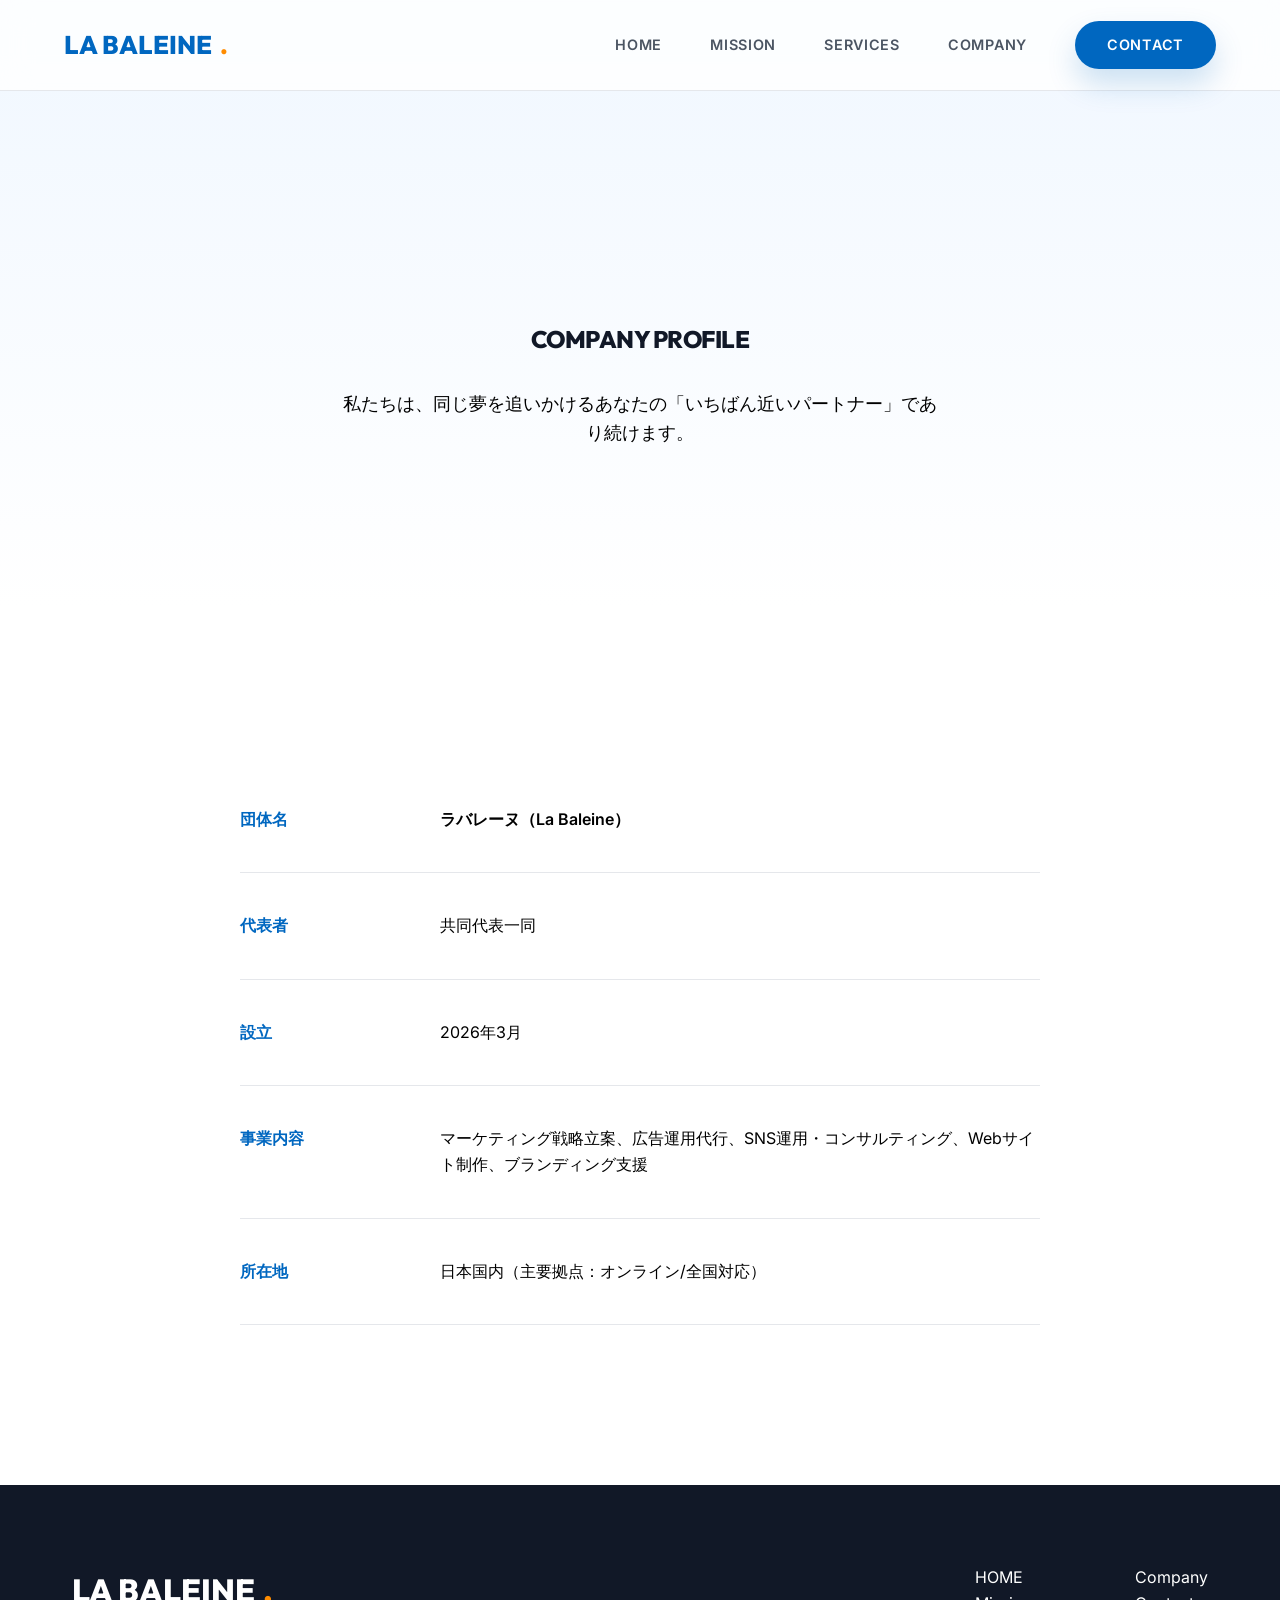
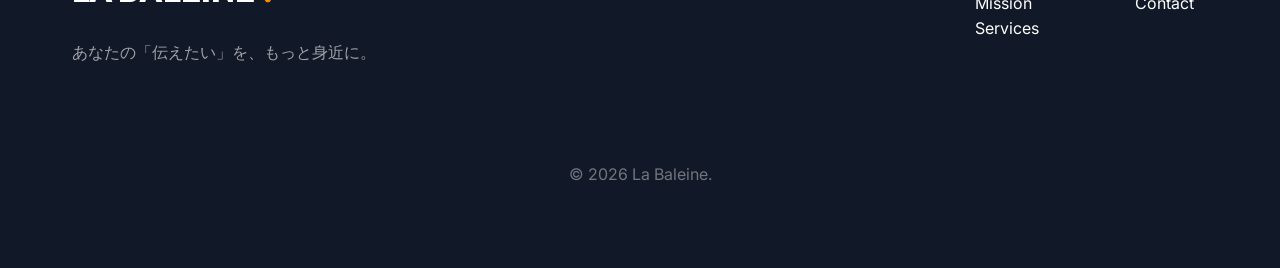
==== company.html @ 07b6a86d "first commit" ====
<!DOCTYPE html>
<html lang="ja">

<head>
    <meta charset="UTF-8">
    <meta name="viewport" content="width=device-width, initial-scale=1.0">
    <title>会社概要 | La Baleine</title>
    <link rel="stylesheet" href="style.css">
    <style>
        @media (max-width: 768px) {
            .company-info {
                padding: 5rem 0 !important;
            }

            .info-row {
                flex-direction: column !important;
                gap: 0.5rem !important;
                padding: 1.5rem 0 !important;
            }

            .info-label {
                width: auto !important;
            }
        }
    </style>
</head>

<body>
    <header>
        <nav>
            <a href="index.html" class="logo">LA BALEINE<span>.</span></a>
            <div class="menu-toggle">
                <span></span>
                <span></span>
                <span></span>
            </div>
            <ul class="nav-links">
                <li><a href="index.html">HOME</a></li>
                <li><a href="mission.html">Mission</a></li>
                <li><a href="services.html">Services</a></li>
                <li><a href="company.html">Company</a></li>
                <li><a href="contact.html" class="btn btn-primary" style="padding: 0.8rem 2rem;">Contact</a></li>
            </ul>
        </nav>
    </header>

    <main>
        <section class="page-header"
            style="padding-top: 20rem; background: linear-gradient(to bottom, #f0f7ff, var(--bg-white)); text-align: center;">
            <div class="container">
                <h1 class="reveal">COMPANY PROFILE</h1>
                <p class="reveal"
                    style="color: #000000; margin-top: 2rem; font-size: 1.1rem; max-width: 600px; margin-left: auto; margin-right: auto;">
                    私たちは、同じ夢を追いかけるあなたの「いちばん近いパートナー」であり続けます。</p>
            </div>
        </section>

        <!-- Company Info Table -->
        <section class="company-info" style="padding: 10rem 0;">
            <div class="container">
                <div class="reveal" style="max-width: 800px; margin: 0 auto;">
                    <div class="info-row" style="display: flex; border-bottom: 1px solid var(--border-light); padding: 2.5rem 0;">
                        <div class="info-label" style="width: 200px; font-weight: 800; color: var(--brand-blue); font-family: 'Outfit'; flex-shrink: 0;">
                            団体名</div>
                        <div style="font-weight: 600; color: #000000;">ラバレーヌ（La Baleine）</div>
                    </div>
                    <div class="info-row" style="display: flex; border-bottom: 1px solid var(--border-light); padding: 2.5rem 0;">
                        <div class="info-label" style="width: 200px; font-weight: 800; color: var(--brand-blue); font-family: 'Outfit'; flex-shrink: 0;">
                            代表者</div>
                        <div style="color: #000000;">共同代表一同</div>
                    </div>
                    <div class="info-row" style="display: flex; border-bottom: 1px solid var(--border-light); padding: 2.5rem 0;">
                        <div class="info-label" style="width: 200px; font-weight: 800; color: var(--brand-blue); font-family: 'Outfit'; flex-shrink: 0;">設立
                        </div>
                        <div style="color: #000000;">2026年3月</div>
                    </div>
                    <div class="info-row" style="display: flex; border-bottom: 1px solid var(--border-light); padding: 2.5rem 0;">
                        <div class="info-label" style="width: 200px; font-weight: 800; color: var(--brand-blue); font-family: 'Outfit'; flex-shrink: 0;">
                            事業内容</div>
                        <div style="color: #000000;">マーケティング戦略立案、広告運用代行、SNS運用・コンサルティング、Webサイト制作、ブランディング支援</div>
                    </div>
                    <div class="info-row" style="display: flex; border-bottom: 1px solid var(--border-light); padding: 2.5rem 0;">
                        <div class="info-label" style="width: 200px; font-weight: 800; color: var(--brand-blue); font-family: 'Outfit'; flex-shrink: 0;">
                            所在地</div>
                        <div style="color: #000000;">日本国内（主要拠点：オンライン/全国対応）</div>
                    </div>
                </div>
            </div>
        </section>
    </main>

    <footer style="padding: 5rem 0; background: var(--text-primary); color: #ffffff;">
        <div class="container">
            <div style="display: flex; justify-content: space-between; flex-wrap: wrap; gap: 4rem;">
                <div>
                    <a href="index.html" class="logo" style="color: #ffffff; font-size: 2rem;">LA
                        BALEINE<span>.</span></a>
                    <p style="margin-top: 1.5rem; color: rgba(255,255,255,0.6);">あなたの「伝えたい」を、もっと身近に。</p>
                </div>
                <div style="display: flex; gap: 6rem;">
                    <ul style="list-style: none;">
                        <li><a href="index.html" style="color: #ffffff; text-decoration: none;">HOME</a></li>
                        <li><a href="mission.html" style="color: #ffffff; text-decoration: none;">Mission</a></li>
                        <li><a href="services.html" style="color: #ffffff; text-decoration: none;">Services</a></li>
                    </ul>
                    <ul style="list-style: none;">
                        <li><a href="company.html" style="color: #ffffff; text-decoration: none;">Company</a></li>
                        <li><a href="contact.html" style="color: #ffffff; text-decoration: none;">Contact</a></li>
                    </ul>
                </div>
            </div>
            <div style="margin-top: 6rem; text-align: center; color: rgba(255,255,255,0.4);">&copy; 2026 La Baleine.
            </div>
        </div>
    </footer>
    <script src="script.js"></script>
</body>

</html>
---- style.css ----
@import url('https://fonts.googleapis.com/css2?family=Inter:wght@400;500;600;700&family=Outfit:wght@500;700;800&family=Playfair+Display:ital,wght@1,700;1,800&display=swap');

:root {
    --bg-white: #ffffff;
    --bg-soft: #f8fafc;
    --brand-blue: #0067c0;
    --brand-blue-deep: #004a8b;
    --brand-blue-soft: rgba(0, 103, 192, 0.05);
    --accent-orange: #ff8c00;
    --text-primary: #111827;
    --text-secondary: #4b5563;
    --border-light: #e5e7eb;
    --shadow-sm: 0 1px 2px 0 rgba(0, 0, 0, 0.05);
    --shadow-md: 0 4px 6px -1px rgba(0, 0, 0, 0.1), 0 2px 4px -1px rgba(0, 0, 0, 0.06);
    --shadow-lg: 0 20px 25px -5px rgba(0, 0, 0, 0.1), 0 10px 10px -5px rgba(0, 0, 0, 0.04);
    --transition-smooth: all 0.6s cubic-bezier(0.16, 1, 0.3, 1);
}

* {
    margin: 0;
    padding: 0;
    box-sizing: border-box;
}

html {
    scroll-behavior: smooth;
}

body {
    background-color: var(--bg-white);
    color: var(--text-primary);
    font-family: 'Inter', sans-serif;
    line-height: 1.6;
    overflow-x: hidden;
}

h1,
h2,
h3,
h4 {
    font-family: 'Outfit', sans-serif;
    font-weight: 800;
    letter-spacing: -0.02em;
}

/* --- Layout Utilities --- */

.container {
    max-width: 1200px;
    margin: 0 auto;
    padding: 0 2rem;
    position: relative;
    z-index: 2;
}

section {
    padding: 10rem 0;
    position: relative;
}

/* --- Slanted Backgrounds --- */

.section-slanted {
    background: var(--brand-blue);
    color: #ffffff;
    clip-path: polygon(0 10%, 100% 0, 100% 90%, 0 100%);
    margin: -5rem 0;
    padding: 15rem 0;
}

.section-slanted h2,
.section-slanted h3,
.section-slanted p {
    color: #ffffff;
}

/* --- Overlapping Decorative Text --- */

.deco-text {
    position: absolute;
    font-family: 'Playfair Display', serif;
    font-style: italic;
    font-size: 12rem;
    font-weight: 800;
    color: rgba(0, 103, 192, 0.03);
    z-index: 1;
    white-space: nowrap;
    pointer-events: none;
    line-height: 1;
}

.section-slanted .deco-text {
    color: rgba(255, 255, 255, 0.05);
}

/* --- Header & Nav --- */

header {
    position: fixed;
    top: 0;
    width: 100%;
    z-index: 1000;
    backdrop-filter: blur(15px);
    background: rgba(255, 255, 255, 0.8);
    border-bottom: 1px solid var(--border-light);
    transition: var(--transition-smooth);
}

nav {
    display: flex;
    justify-content: space-between;
    align-items: center;
    height: 90px;
    padding: 0 4rem;
}

.logo {
    font-family: 'Outfit', sans-serif;
    font-size: 1.6rem;
    font-weight: 800;
    color: var(--brand-blue);
    text-decoration: none;
    display: flex;
    align-items: center;
    gap: 0.5rem;
}

.logo span {
    color: var(--accent-orange);
}

.nav-links {
    display: flex;
    align-items: center;
    gap: 3rem;
    list-style: none;
}

.nav-links a {
    text-decoration: none;
    color: var(--text-secondary);
    font-weight: 600;
    font-size: 0.9rem;
    transition: var(--transition-smooth);
    text-transform: uppercase;
    letter-spacing: 0.05em;
}

.nav-links a:hover {
    color: var(--brand-blue);
}

/* --- Mobile Menu Toggle --- */
.menu-toggle {
    display: none;
    flex-direction: column;
    gap: 6px;
    cursor: pointer;
    z-index: 1100;
}

.menu-toggle span {
    display: block;
    width: 28px;
    height: 3px;
    background: var(--brand-blue);
    border-radius: 3px;
    transition: var(--transition-smooth);
}

.menu-toggle.active span:nth-child(1) {
    transform: translateY(9px) rotate(45deg);
}

.menu-toggle.active span:nth-child(2) {
    opacity: 0;
}

.menu-toggle.active span:nth-child(3) {
    transform: translateY(-9px) rotate(-45deg);
}

@media (max-width: 768px) {
    .menu-toggle {
        display: flex;
    }

    nav {
        padding: 0 2rem;
    }

    .nav-links {
        position: fixed;
        top: 0;
        right: -100%;
        width: 80%;
        height: 100vh;
        background: #ffffff;
        flex-direction: column;
        justify-content: center;
        gap: 2rem;
        box-shadow: -10px 0 30px rgba(0, 0, 0, 0.05);
        transition: var(--transition-smooth);
        z-index: 1050;
    }

    .nav-links.active {
        right: 0;
    }

    .nav-links a {
        font-size: 1.2rem;
    }
}

/* --- Hero Section --- */

.hero {
    min-height: 100vh;
    display: flex;
    align-items: center;
    position: relative;
    overflow: hidden;
    background: var(--bg-white);
    padding-top: 140px;
}

.hero .container {
    display: flex;
    justify-content: flex-start;
    /* Align content to the left */
}

.hero-content {
    max-width: 950px;
    text-align: left;
    /* Text align left */
    position: relative;
    z-index: 10;
}

/* --- Floating Geometric Shapes --- */
.hero-shapes {
    position: absolute;
    top: 50%;
    left: 10%;
    transform: translateY(-50%);
    width: 40%;
    height: 60%;
    pointer-events: none;
    z-index: 1;
}

.shape {
    position: absolute;
    filter: drop-shadow(0 20px 40px rgba(0, 0, 0, 0.1));
    animation: float 6s ease-in-out infinite;
}

@keyframes float {

    0%,
    100% {
        transform: translate(0, 0) rotate(0deg);
    }

    33% {
        transform: translate(15px, -20px) rotate(5deg);
    }

    66% {
        transform: translate(-10px, 15px) rotate(-5deg);
    }
}

.hero h1 {
    font-size: 5.5rem;
    line-height: 1;
    margin-bottom: 2.5rem;
}

.hero h1 span {
    color: var(--brand-blue);
}

.hero p {
    font-size: 1.4rem;
    color: var(--text-secondary);
    margin-bottom: 3.5rem;
    line-height: 1.8;
}

/* --- Buttons --- */

.btn {
    display: inline-block;
    padding: 1.2rem 3rem;
    border-radius: 50px;
    text-decoration: none;
    font-weight: 700;
    font-size: 1rem;
    transition: var(--transition-smooth);
    border: none;
    cursor: pointer;
    text-align: center;
}

.btn-primary {
    background-color: var(--brand-blue);
    color: #ffffff !important;
    box-shadow: 0 15px 30px rgba(0, 103, 192, 0.2);
}

.btn-primary:hover {
    transform: translateY(-3px) scale(1.02);
    background-color: var(--brand-blue-deep);
}

.btn-outline {
    background: transparent;
    border: 2px solid var(--brand-blue);
    color: var(--brand-blue);
}

/* --- Cards --- */

.services-grid {
    display: grid;
    grid-template-columns: repeat(auto-fit, minmax(280px, 1fr));
    gap: 2.5rem;
}

.card {
    background: var(--bg-white);
    border: none;
    padding: 0;
    overflow: hidden;
    border-radius: 24px;
    transition: var(--transition-smooth);
    box-shadow: var(--shadow-md);
}

.card-content {
    padding: 3rem;
}

.card-img {
    width: 100%;
    height: 240px;
    object-fit: cover;
}

.card:hover {
    transform: translateY(-15px);
    box-shadow: var(--shadow-lg);
}

/* --- Animations --- */

.reveal {
    opacity: 0;
    transform: translateY(40px);
    transition: var(--transition-smooth);
}

.reveal.active {
    opacity: 1;
    transform: translateY(0);
}

/* --- Responsive --- */

@media (max-width: 1024px) {
    .hero h1 {
        font-size: 4rem;
    }

    .deco-text {
        font-size: 8rem;
    }
}

@media (max-width: 768px) {
    .nav-links {
        display: flex;
        /* Override display: none in previous block */
    }

    .hero h1 {
        font-size: 3rem;
        margin-bottom: 2rem;
        white-space: normal !important;
    }

    .hero p {
        font-size: 1.1rem;
    }

    .hero {
        padding-top: 100px;
    }

    section {
        padding: 5rem 0;
    }

    .section-slanted {
        clip-path: polygon(0 3%, 100% 0, 100% 97%, 0 100%);
        padding: 8rem 0 !important;
        margin: -2rem 0 !important;
    }

    .deco-text {
        display: none;
    }

    /* Container Spacing for Mobile */
    .container {
        padding: 0 1.5rem;
    }

    /* Column Stacking Utility */
    .flex-row-responsive {
        flex-direction: column !important;
        gap: 2rem !important;
    }

    .flex-reverse-responsive {
        flex-direction: column-reverse !important;
        gap: 2rem !important;
    }

    /* === Portal Sections (index.html) === */
    .portal-section {
        height: auto !important;
        min-height: unset !important;
        padding: 6rem 0 !important;
    }

    .portal-content {
        flex-direction: column !important;
        gap: 2rem !important;
    }

    .portal-content > div {
        flex: none !important;
        width: 100% !important;
        text-align: left !important;
    }

    .portal-content img {
        width: 100% !important;
    }

    .portal-title {
        font-size: 2rem !important;
        margin-bottom: 1rem !important;
    }

    .portal-desc {
        font-size: 0.95rem !important;
        margin-bottom: 1.5rem !important;
        max-width: 100% !important;
    }

    /* === Hero decorative elements === */
    .whale-container {
        display: none;
    }

    /* === Contact CTA (index.html) === */
    #contact h2 {
        font-size: 2.2rem !important;
    }

    #contact p {
        font-size: 1rem !important;
        margin-bottom: 2.5rem !important;
    }

    /* === Page Headers (subpages) === */
    .page-header {
        padding-top: 12rem !important;
        min-height: auto !important;
    }

    .page-header h1 {
        font-size: 3rem !important;
    }

    /* Misc Grid/Flex Fixes */
    .services-grid {
        grid-template-columns: 1fr;
    }

    /* Form Adjustments (contact.html) */
    form.card {
        padding: 2.5rem !important;
    }

    /* Footer Adjustments */
    footer {
        padding: 3rem 0 !important;
    }

    footer div[style*="display: flex; justify-content: space-between"] {
        flex-direction: column !important;
        text-align: center;
        align-items: center;
    }

    footer div[style*="display: flex; gap: 6rem"] {
        flex-direction: column !important;
        gap: 2rem !important;
        margin-top: 2rem !important;
    }
}

/* ============================================
   SMALL PHONE BREAKPOINT (< 480px)
   ============================================ */

@media (max-width: 480px) {
    nav {
        height: 65px;
        padding: 0 1.2rem;
    }

    .logo {
        font-size: 1.3rem;
    }

    .container {
        padding: 0 1rem;
    }

    .hero h1 {
        font-size: 2.2rem;
    }

    .hero p {
        font-size: 1rem;
    }

    .page-header {
        padding-top: 9rem !important;
    }

    .page-header h1 {
        font-size: 2rem !important;
    }

    .portal-section {
        padding: 5rem 0 !important;
    }

    .portal-title {
        font-size: 1.7rem !important;
    }

    #contact h2 {
        font-size: 1.8rem !important;
    }

    .btn {
        padding: 1rem 2rem;
        font-size: 0.9rem;
    }

    .section-slanted {
        margin: 0 !important;
        clip-path: polygon(0 2%, 100% 0, 100% 98%, 0 100%);
    }
}
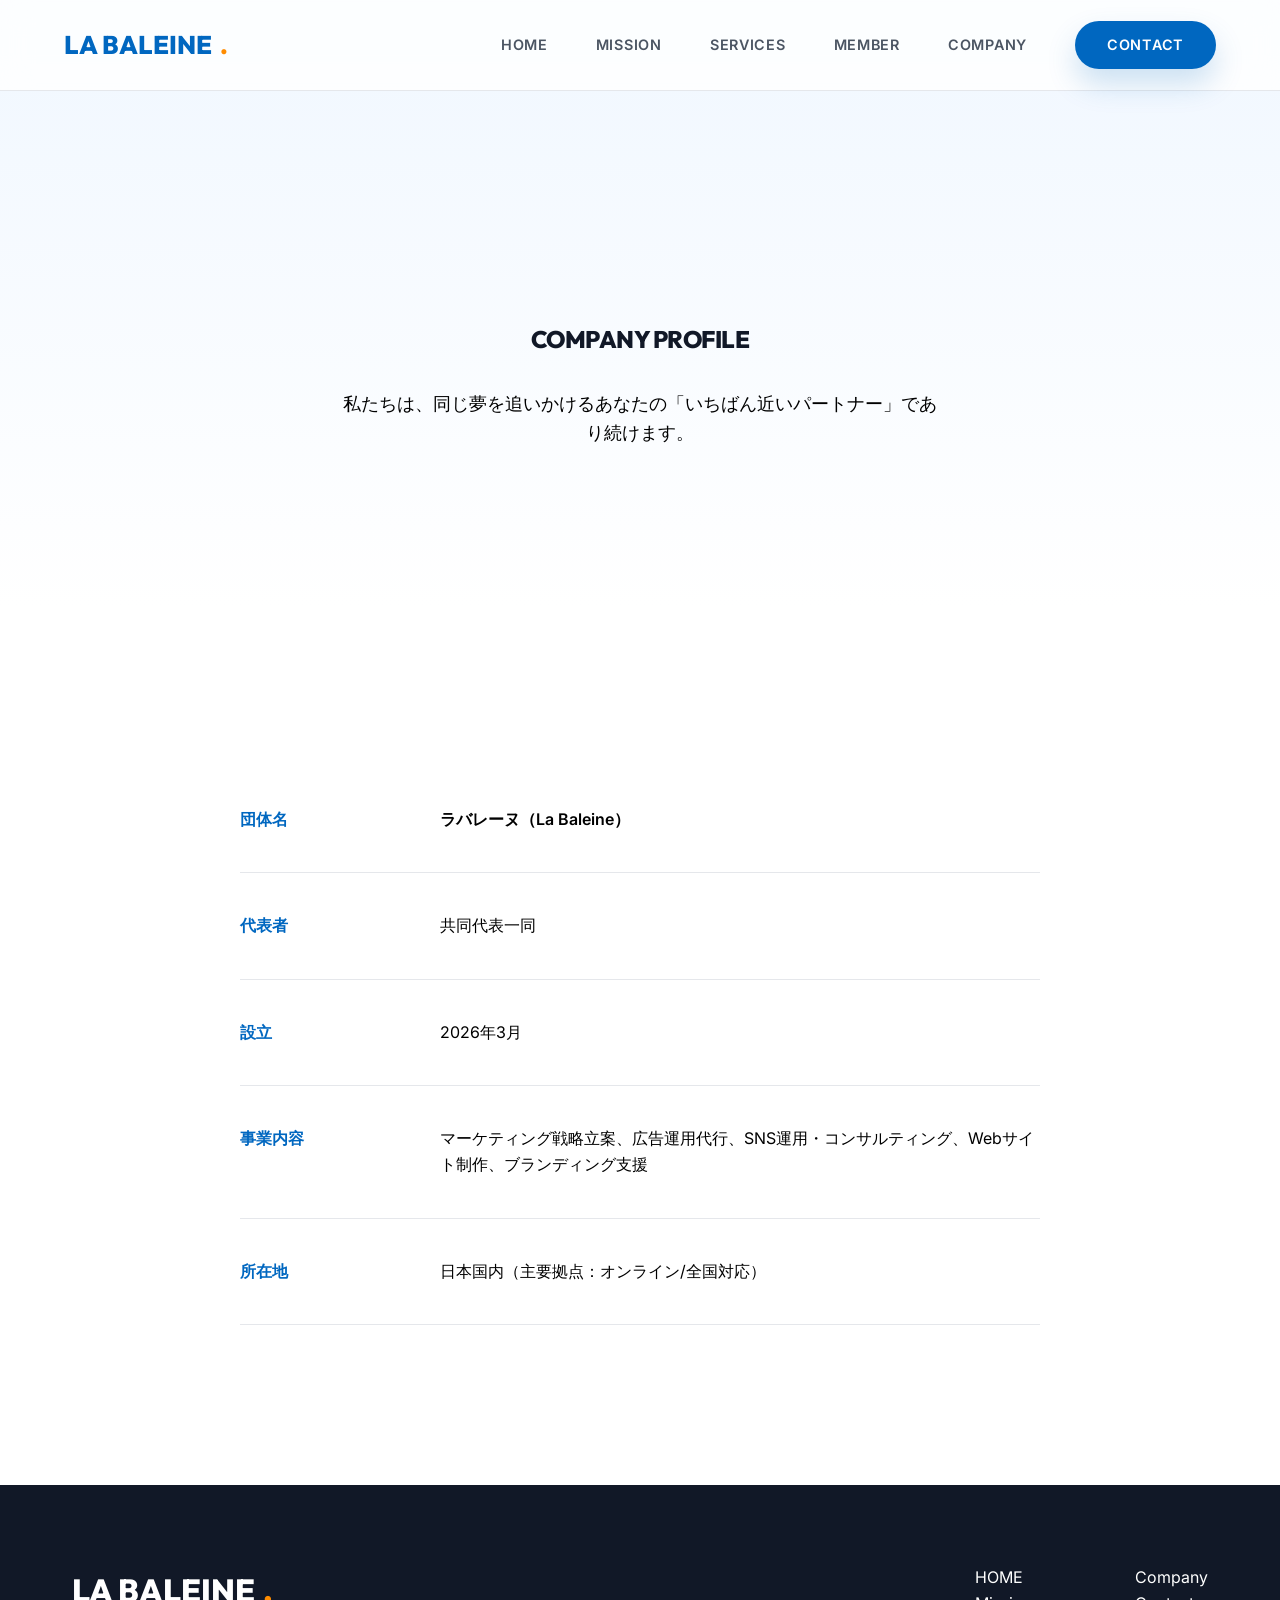
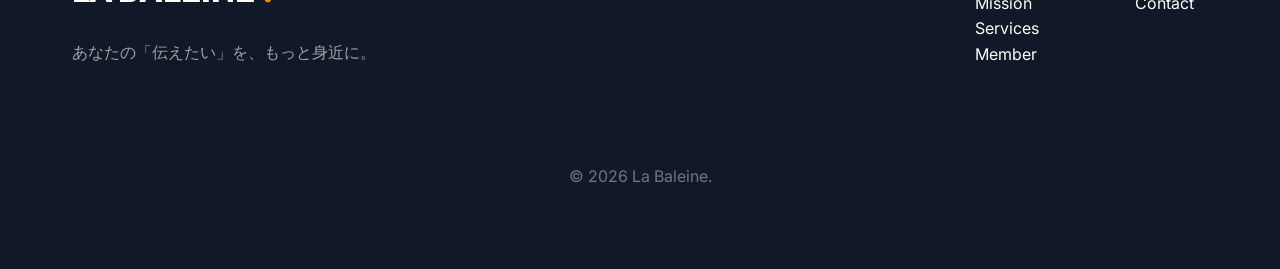
==== commit eebeb937: "整理" ====
--- a/company.html
+++ b/company.html
@@ -6,23 +6,6 @@
     <meta name="viewport" content="width=device-width, initial-scale=1.0">
     <title>会社概要 | La Baleine</title>
     <link rel="stylesheet" href="style.css">
-    <style>
-        @media (max-width: 768px) {
-            .company-info {
-                padding: 5rem 0 !important;
-            }
-
-            .info-row {
-                flex-direction: column !important;
-                gap: 0.5rem !important;
-                padding: 1.5rem 0 !important;
-            }
-
-            .info-label {
-                width: auto !important;
-            }
-        }
-    </style>
 </head>
 
 <body>
@@ -38,6 +21,7 @@
                 <li><a href="index.html">HOME</a></li>
                 <li><a href="mission.html">Mission</a></li>
                 <li><a href="services.html">Services</a></li>
+                <li><a href="member.html">Member</a></li>
                 <li><a href="company.html">Company</a></li>
                 <li><a href="contact.html" class="btn btn-primary" style="padding: 0.8rem 2rem;">Contact</a></li>
             </ul>
@@ -102,6 +86,7 @@
                         <li><a href="index.html" style="color: #ffffff; text-decoration: none;">HOME</a></li>
                         <li><a href="mission.html" style="color: #ffffff; text-decoration: none;">Mission</a></li>
                         <li><a href="services.html" style="color: #ffffff; text-decoration: none;">Services</a></li>
+                        <li><a href="member.html" style="color: #ffffff; text-decoration: none;">Member</a></li>
                     </ul>
                     <ul style="list-style: none;">
                         <li><a href="company.html" style="color: #ffffff; text-decoration: none;">Company</a></li>
--- a/style.css
+++ b/style.css
@@ -571,4 +571,433 @@
         margin: 0 !important;
         clip-path: polygon(0 2%, 100% 0, 100% 98%, 0 100%);
     }
+}
+
+/* ============================================
+   PORTAL SECTIONS (index.html)
+   ============================================ */
+
+.portal-section {
+    padding: 15rem 0;
+    cursor: pointer;
+    transition: var(--transition-smooth);
+    position: relative;
+    overflow: hidden;
+}
+
+.portal-section:hover {
+    background-color: #f8fafc;
+}
+
+.section-slanted:hover {
+    background-color: #005bad !important;
+}
+
+.portal-link {
+    text-decoration: none;
+    color: inherit;
+    display: block;
+}
+
+.portal-content {
+    display: flex;
+    align-items: center;
+    gap: 4rem;
+}
+
+.portal-text {
+    flex: 1;
+}
+
+.portal-label {
+    font-family: 'Outfit', sans-serif;
+    font-weight: 800;
+    color: var(--brand-blue);
+    letter-spacing: 0.2em;
+    font-size: 0.9rem;
+    margin-bottom: 1rem;
+    display: block;
+}
+
+.portal-title {
+    font-size: 3.5rem;
+    margin-bottom: 2rem;
+    line-height: 1.2;
+}
+
+.portal-desc {
+    font-size: 1.1rem;
+    color: #000000;
+    max-width: 500px;
+    margin-bottom: 3rem;
+}
+
+.portal-btn {
+    font-weight: 700;
+    color: var(--brand-blue);
+    display: flex;
+    align-items: center;
+    gap: 1rem;
+}
+
+.portal-btn::after {
+    content: "→";
+    transition: transform 0.3s ease;
+}
+
+.portal-section:hover .portal-btn::after {
+    transform: translateX(10px);
+}
+
+/* ============================================
+   CONTACT FORM (contact.html)
+   ============================================ */
+
+.form-group {
+    margin-bottom: 2.5rem;
+}
+
+label {
+    display: block;
+    font-weight: 700;
+    margin-bottom: 0.8rem;
+    color: var(--text-primary);
+}
+
+input[type="text"],
+input[type="email"],
+textarea {
+    width: 100%;
+    padding: 1.2rem;
+    border: 1px solid var(--border-light);
+    border-radius: 12px;
+    background: #fdfdfd;
+    font-family: inherit;
+    font-size: 1rem;
+    transition: var(--transition-smooth);
+}
+
+input:focus,
+textarea:focus {
+    outline: none;
+    border-color: var(--brand-blue);
+    box-shadow: 0 0 0 4px rgba(0, 103, 192, 0.1);
+}
+
+/* ============================================
+   MISSION PAGE (mission.html)
+   ============================================ */
+
+.promises-row {
+    display: flex;
+    justify-content: center;
+    align-items: center;
+    margin-top: 5rem;
+}
+
+.promise-item {
+    display: flex;
+    flex-direction: column;
+    align-items: center;
+    text-align: center;
+    position: relative;
+}
+
+.promise-item:nth-child(1) { z-index: 2; }
+.promise-item:nth-child(2) { z-index: 3; margin-left: -70px; margin-right: -70px; }
+.promise-item:nth-child(3) { z-index: 1; }
+
+.promise-circle {
+    width: 280px;
+    height: 280px;
+    border-radius: 50%;
+    display: flex;
+    flex-direction: column;
+    align-items: center;
+    justify-content: center;
+    box-shadow: 0 10px 40px rgba(0, 0, 0, 0.18);
+    flex-shrink: 0;
+    padding: 2.5rem;
+    opacity: 0.93;
+}
+
+.promise-num {
+    font-family: 'Outfit', sans-serif;
+    font-size: 1.8rem;
+    font-weight: 800;
+    color: #ffffff;
+    line-height: 1;
+    margin-bottom: 0.8rem;
+}
+
+.promise-text {
+    font-size: 0.9rem;
+    font-weight: 600;
+    color: #ffffff;
+    line-height: 1.7;
+}
+
+/* Member Section */
+.member-section {
+    padding: 10rem 0;
+    background: #ffffff;
+}
+
+.member-heading {
+    font-size: 3.5rem;
+    font-weight: 800;
+    color: var(--brand-blue);
+    text-align: center;
+    margin-bottom: 7rem;
+    letter-spacing: 0.05em;
+}
+
+.member-card {
+    display: flex;
+    align-items: center;
+    gap: 6rem;
+    margin-bottom: 8rem;
+}
+
+.member-card:last-child {
+    margin-bottom: 0;
+}
+
+.member-card--reverse {
+    flex-direction: row-reverse;
+}
+
+.member-img-wrap {
+    flex: 0 0 380px;
+    border-radius: 20px;
+    overflow: hidden;
+    box-shadow: var(--shadow-lg);
+}
+
+.member-img-wrap img {
+    width: 100%;
+    height: 420px;
+    object-fit: cover;
+    display: block;
+}
+
+.member-info {
+    flex: 1;
+    min-width: 0;
+}
+
+.member-role {
+    font-size: 0.85rem;
+    font-weight: 700;
+    letter-spacing: 0.15em;
+    text-transform: uppercase;
+    color: var(--accent-orange);
+    display: block;
+    margin-bottom: 1rem;
+}
+
+.member-name {
+    font-size: 2.2rem;
+    font-weight: 800;
+    color: var(--text-primary);
+    margin-bottom: 1.8rem;
+}
+
+.member-bio {
+    font-size: 1.05rem;
+    line-height: 2;
+    color: #555;
+}
+
+.member-details {
+    margin-top: 2rem;
+    display: grid;
+    grid-template-columns: auto 1fr;
+    gap: 0.5rem 1rem;
+}
+
+.member-details dt {
+    font-size: 0.9rem;
+    font-weight: 700;
+    color: var(--brand-blue);
+    white-space: nowrap;
+}
+
+.member-details dd {
+    font-size: 0.9rem;
+    color: #555;
+    margin: 0;
+}
+
+/* ============================================
+   SUBPAGE-SPECIFIC RESPONSIVE RULES
+   ============================================ */
+
+@media (max-width: 768px) {
+    /* Portal (index.html) */
+    .portal-section[style*="clip-path: polygon(0 0"] {
+        clip-path: none !important;
+        margin-top: 0 !important;
+        padding: 6rem 0 !important;
+    }
+
+    /* Services (services.html) */
+    .service-item {
+        margin-bottom: 4rem !important;
+        gap: 2rem !important;
+    }
+
+    .service-item > div {
+        min-width: 0 !important;
+        flex: 1 1 100% !important;
+    }
+
+    .service-item h2 {
+        font-size: 2rem !important;
+    }
+
+    .service-details {
+        padding: 5rem 0 !important;
+    }
+
+    /* Company (company.html) */
+    .company-info {
+        padding: 5rem 0 !important;
+    }
+
+    .info-row {
+        flex-direction: column !important;
+        gap: 0.5rem !important;
+        padding: 1.5rem 0 !important;
+    }
+
+    .info-label {
+        width: auto !important;
+    }
+
+    /* Contact (contact.html) */
+    .contact-section {
+        padding: 4rem 0 !important;
+    }
+
+    form.card {
+        padding: 2.5rem !important;
+    }
+
+    /* Mission (mission.html) */
+    .vision-flex {
+        gap: 3rem !important;
+    }
+
+    .vision-quote {
+        font-size: 1.3rem !important;
+    }
+
+    .vision-h2 {
+        font-size: 2rem !important;
+    }
+
+    .vision-section {
+        padding: 5rem 0 !important;
+    }
+
+    .promises-row {
+        margin-top: 3rem;
+    }
+
+    .promise-item:nth-child(2) {
+        margin-left: -50px;
+        margin-right: -50px;
+    }
+
+    .promise-circle {
+        width: 200px;
+        height: 200px;
+        padding: 1.8rem;
+    }
+
+    .promise-num {
+        font-size: 1.4rem;
+    }
+
+    .promise-text {
+        font-size: 0.78rem;
+    }
+
+    .member-section {
+        padding: 6rem 0;
+    }
+
+    .member-card {
+        flex-direction: column !important;
+        gap: 2.5rem;
+        margin-bottom: 5rem;
+    }
+
+    .member-img-wrap {
+        flex: none;
+        width: 100%;
+    }
+
+    .member-img-wrap img {
+        height: 300px;
+    }
+
+    .member-name {
+        font-size: 1.8rem;
+    }
+}
+
+@media (max-width: 480px) {
+    /* Portal (index.html) */
+    .portal-label {
+        font-size: 0.8rem;
+    }
+
+    .portal-btn {
+        font-size: 0.9rem;
+    }
+
+    /* Services (services.html) */
+    .service-item h2 {
+        font-size: 1.6rem !important;
+    }
+
+    .service-item {
+        margin-bottom: 3rem !important;
+    }
+
+    /* Contact (contact.html) */
+    form.card {
+        padding: 1.5rem !important;
+    }
+
+    .form-group {
+        margin-bottom: 1.5rem;
+    }
+
+    /* Mission (mission.html) */
+    .vision-quote {
+        font-size: 1.1rem !important;
+    }
+
+    .vision-h2 {
+        font-size: 1.6rem !important;
+    }
+
+    .promises-row {
+        flex-direction: column;
+        align-items: center;
+        gap: 2rem;
+    }
+
+    .promise-item:nth-child(2) {
+        margin-left: 0;
+        margin-right: 0;
+    }
+
+    .promise-circle {
+        width: 200px;
+        height: 200px;
+    }
 }
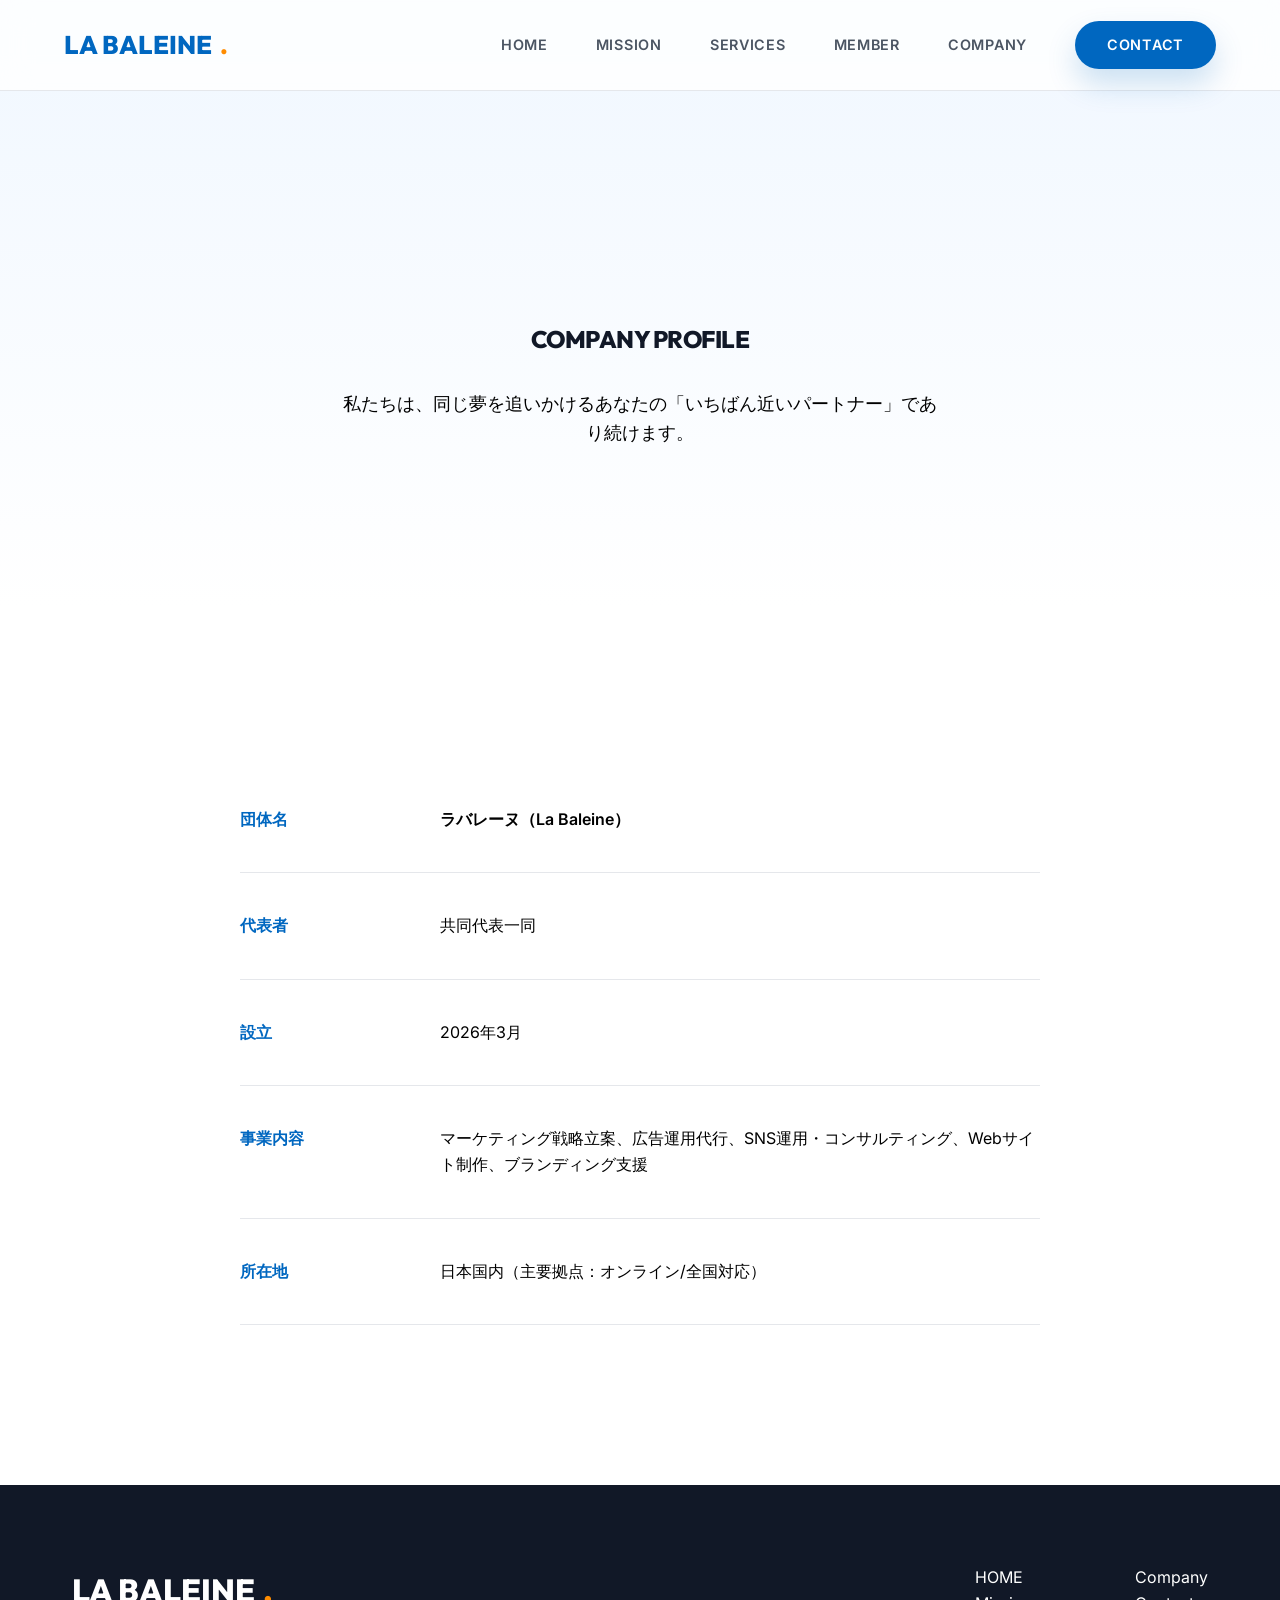
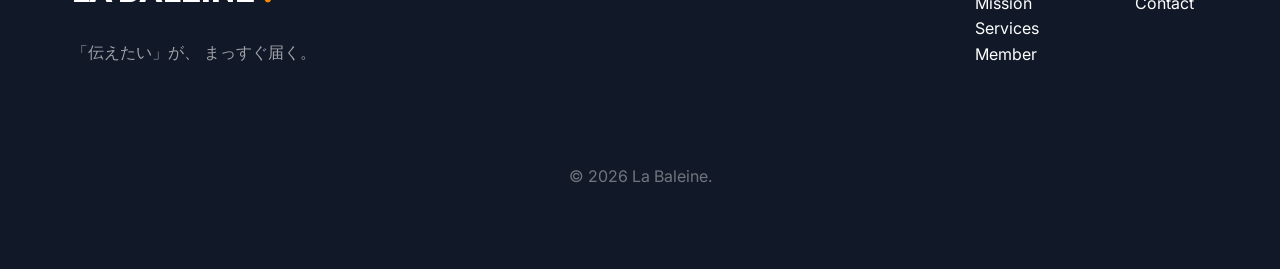
==== commit 07c4082f: "テキスト修正" ====
--- a/company.html
+++ b/company.html
@@ -79,7 +79,8 @@
                 <div>
                     <a href="index.html" class="logo" style="color: #ffffff; font-size: 2rem;">LA
                         BALEINE<span>.</span></a>
-                    <p style="margin-top: 1.5rem; color: rgba(255,255,255,0.6);">あなたの「伝えたい」を、もっと身近に。</p>
+                    <p style="margin-top: 1.5rem; color: rgba(255,255,255,0.6);">「伝えたい」が、
+まっすぐ届く。</p>
                 </div>
                 <div style="display: flex; gap: 6rem;">
                     <ul style="list-style: none;">
--- a/style.css
+++ b/style.css
@@ -273,6 +273,92 @@
     }
 }
 
+/* ===== Scattered 3D Shapes ===== */
+.scatter-shapes {
+    position: relative;
+    height: 0;
+    overflow: visible;
+    pointer-events: none;
+    z-index: 5;
+}
+
+.s3d {
+    position: absolute;
+    animation: float3d 7s ease-in-out infinite;
+}
+
+@keyframes float3d {
+    0%, 100% { transform: translate(0, 0) rotate(0deg) scale(1); }
+    25%       { transform: translate(12px, -25px) rotate(20deg) scale(1.05); }
+    50%       { transform: translate(-8px, -15px) rotate(-10deg) scale(0.95); }
+    75%       { transform: translate(18px, 10px) rotate(15deg) scale(1.02); }
+}
+
+@keyframes spin3d {
+    0%   { transform: rotateX(0deg) rotateY(0deg) rotateZ(0deg); }
+    100% { transform: rotateX(360deg) rotateY(180deg) rotateZ(90deg); }
+}
+
+@keyframes pulse3d {
+    0%, 100% { transform: scale(1) rotate(0deg); opacity: 0.9; }
+    50%       { transform: scale(1.2) rotate(180deg); opacity: 0.6; }
+}
+
+@keyframes drift {
+    0%, 100% { transform: translateY(0) translateX(0) rotate(0deg); }
+    33%       { transform: translateY(-30px) translateX(15px) rotate(30deg); }
+    66%       { transform: translateY(10px) translateX(-20px) rotate(-20deg); }
+}
+
+/* cube */
+.s3d-cube {
+    width: 40px; height: 40px;
+    background: linear-gradient(135deg, #3b82f6, #1d4ed8);
+    box-shadow: 6px 6px 0 #1e3a8a, 12px 12px 0 rgba(30,58,138,0.3);
+    animation: float3d 8s ease-in-out infinite;
+}
+
+/* sphere */
+.s3d-sphere {
+    border-radius: 50%;
+    background: radial-gradient(circle at 35% 35%, #f97316, #b45309);
+    box-shadow: 8px 10px 20px rgba(180,83,9,0.4);
+    animation: pulse3d 5s ease-in-out infinite;
+}
+
+/* triangle */
+.s3d-tri {
+    width: 0; height: 0;
+    background: transparent !important;
+    box-shadow: none !important;
+    animation: drift 9s ease-in-out infinite;
+}
+
+/* diamond */
+.s3d-diamond {
+    transform: rotate(45deg);
+    background: linear-gradient(135deg, #a855f7, #7c3aed);
+    box-shadow: 5px 5px 0 #5b21b6, 10px 10px 0 rgba(91,33,182,0.3);
+    animation: float3d 6s ease-in-out infinite;
+}
+
+/* donut (ring) */
+.s3d-ring {
+    border-radius: 50%;
+    background: transparent;
+    border-width: 8px;
+    border-style: solid;
+    animation: drift 7s ease-in-out infinite;
+}
+
+/* cylinder-like pill */
+.s3d-pill {
+    border-radius: 100px;
+    background: linear-gradient(180deg, #34d399, #059669);
+    box-shadow: 4px 8px 0 #065f46, 8px 14px 8px rgba(6,95,70,0.3);
+    animation: float3d 10s ease-in-out infinite;
+}
+
 .hero h1 {
     font-size: 5.5rem;
     line-height: 1;
